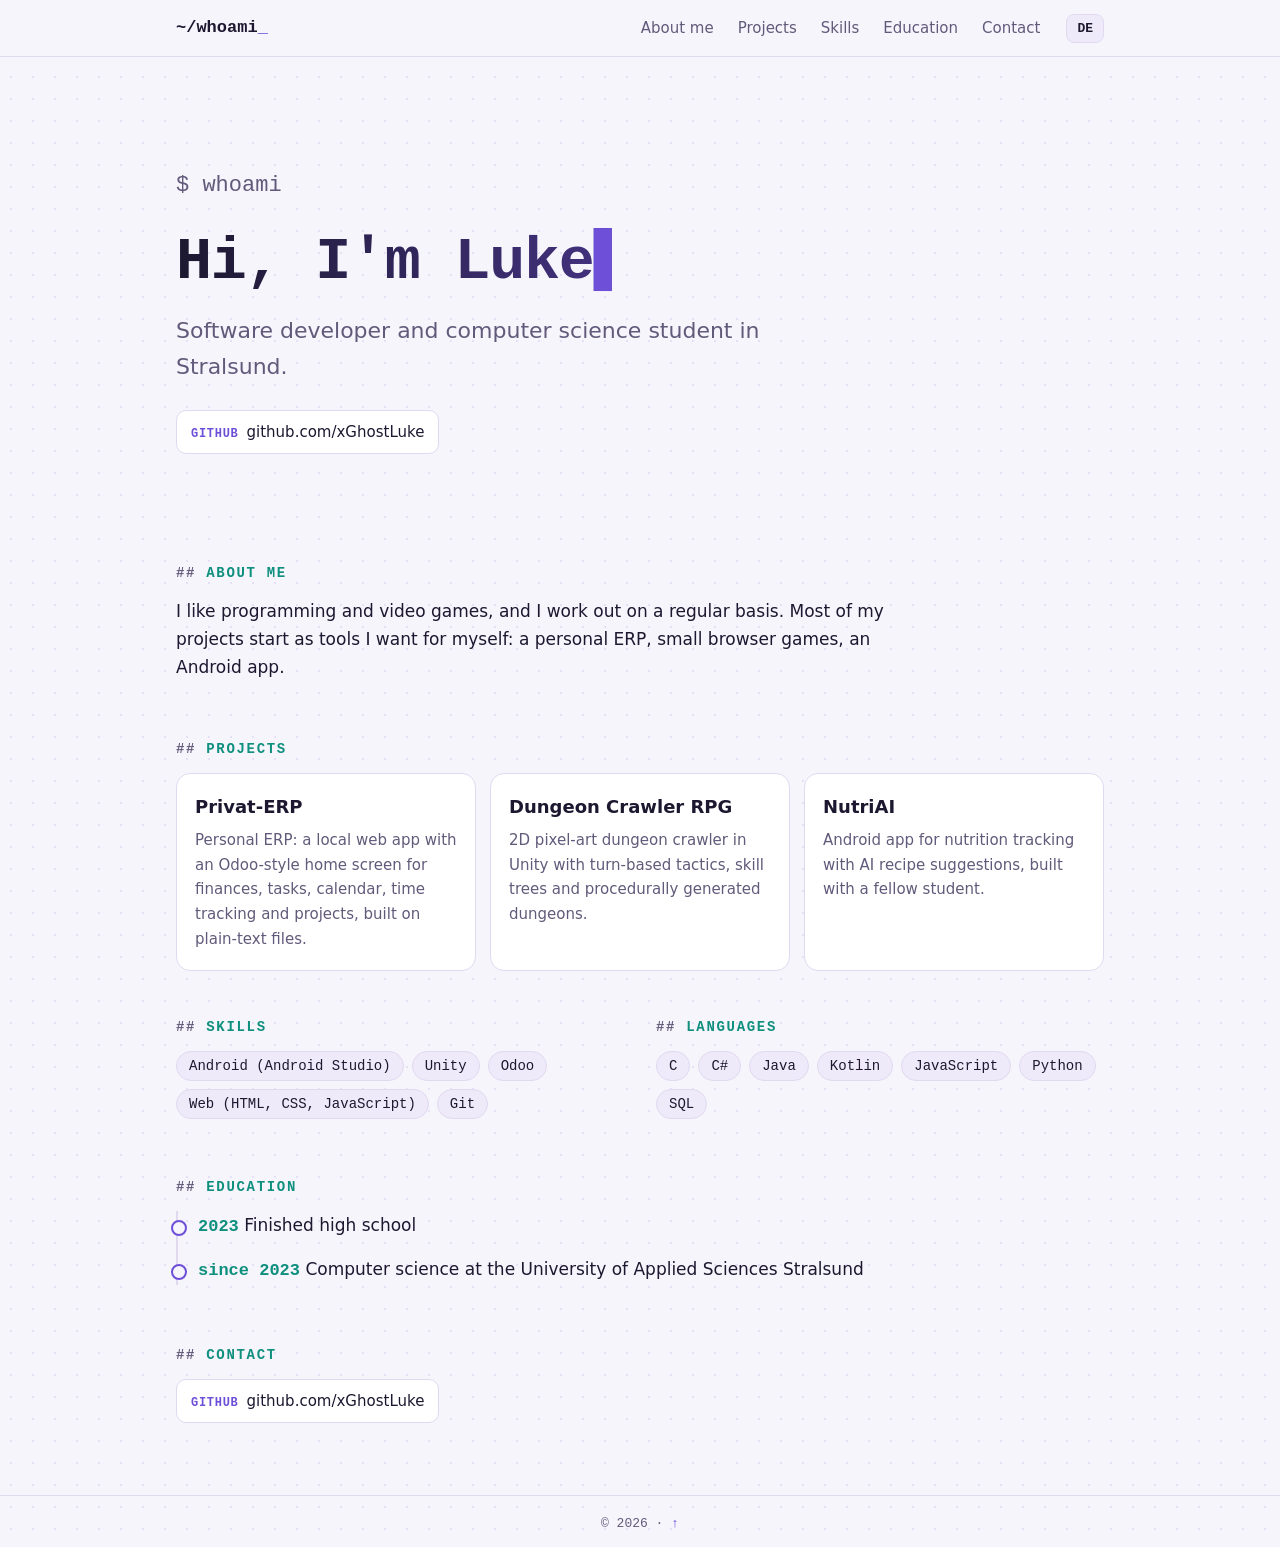
==== index.html @ 00a13514 "[IMP] whoami: Seite aus dem Privat-ERP neu gebaut Die App Website im Privat-ERP baut die Seite jetzt" ====
<!doctype html>
<!-- Gebaut vom Privat-ERP (App Website) aus der Vault-Notiz. Änderungen dort machen, nicht hier. -->
<html lang="en" data-lang="en">
<head>
<meta charset="utf-8">
<meta name="viewport" content="width=device-width, initial-scale=1">
<title>WhoAmI</title>
<meta name="description" content="Software developer and computer science student in Stralsund.">
<link rel="stylesheet" href="css/style.css">
<script src="js/script.js" defer></script>
</head>
<body>
<header class="top">
  <div class="bar">
    <a class="brand" href="#top">~/whoami</a>
    <nav class="wide" aria-label="Sections"><ul><li><a href="#about"><span class="l-en" lang="en">About me</span><span class="l-de" lang="de">Über mich</span></a></li>
<li><a href="#projects"><span class="l-en" lang="en">Projects</span><span class="l-de" lang="de">Projekte</span></a></li>
<li><a href="#skills">Skills</a></li>
<li><a href="#education"><span class="l-en" lang="en">Education</span><span class="l-de" lang="de">Ausbildung</span></a></li>
<li><a href="#contact"><span class="l-en" lang="en">Contact</span><span class="l-de" lang="de">Kontakt</span></a></li></ul></nav>
    <button type="button" class="lang" id="lang"  aria-label="Sprache wechseln / switch language"><span class="l-en">DE</span><span class="l-de">EN</span></button>
    <details class="narrow">
      <summary aria-label="Menu">☰</summary>
      <nav aria-label="Sections"><ul><li><a href="#about"><span class="l-en" lang="en">About me</span><span class="l-de" lang="de">Über mich</span></a></li>
<li><a href="#projects"><span class="l-en" lang="en">Projects</span><span class="l-de" lang="de">Projekte</span></a></li>
<li><a href="#skills">Skills</a></li>
<li><a href="#education"><span class="l-en" lang="en">Education</span><span class="l-de" lang="de">Ausbildung</span></a></li>
<li><a href="#contact"><span class="l-en" lang="en">Contact</span><span class="l-de" lang="de">Kontakt</span></a></li></ul></nav>
    </details>
  </div>
</header>

<main id="top">
  <section class="hero">
    <p class="prompt">$ whoami</p>
    <h1 id="headline" data-en="Hi, I&#x27;m Luke" data-de="Hi, ich bin Luke"><span class="l-en" lang="en">Hi, I&#x27;m Luke</span><span class="l-de" lang="de">Hi, ich bin Luke</span></h1>
    <p class="l-en" lang="en">Software developer and computer science student in Stralsund.</p><p class="l-de" lang="de">Softwareentwickler und Informatikstudent in Stralsund.</p>
    <div class="contacts"><a class="contact" href="https://github.com/xGhostLuke" rel="noopener"><span>GitHub</span>github.com/xGhostLuke</a></div>
  </section>
  <section id="about" class=""><h2><span class="l-en" lang="en">About me</span><span class="l-de" lang="de">Über mich</span></h2><div class="l-en" lang="en"><p>I like programming and video games, and I work out on a regular basis. Most of my projects start as tools I want for myself: a personal ERP, small browser games, an Android app.</p></div><div class="l-de" lang="de"><p>Ich programmiere gern, spiele Videospiele und mache regelmäßig Sport. Die meisten meiner Projekte beginnen als Werkzeug für mich selbst: ein persönliches ERP, kleine Browserspiele, eine Android-App.</p></div></section>
  <section id="projects"><h2><span class="l-en" lang="en">Projects</span><span class="l-de" lang="de">Projekte</span></h2><div class="projects"><article class="project"><h3>Privat-ERP</h3><p class="l-en" lang="en">Personal ERP: a local web app with an Odoo-style home screen for finances, tasks, calendar, time tracking and projects, built on plain-text files.</p><p class="l-de" lang="de">Persönliches ERP: lokale Web-App mit Startbildschirm wie in Odoo für Finanzen, Aufgaben, Kalender, Zeiterfassung und Projekte, auf Basis von Textdateien.</p></article><article class="project"><h3>Dungeon Crawler RPG</h3><p class="l-en" lang="en">2D pixel-art dungeon crawler in Unity with turn-based tactics, skill trees and procedurally generated dungeons.</p><p class="l-de" lang="de">2D-Pixel-Art-Dungeon-Crawler in Unity mit rundenbasierter Taktik, Skilltrees und prozedural erzeugten Dungeons.</p></article><article class="project"><h3>NutriAI</h3><p class="l-en" lang="en">Android app for nutrition tracking with AI recipe suggestions, built with a fellow student.</p><p class="l-de" lang="de">Android-App zur Ernährungsverfolgung mit KI-Rezeptvorschlägen, gemeinsam mit einem Kommilitonen.</p></article></div></section>
  <div id="skills" class="split"><section id="skills" class="chips"><h2>Skills</h2><div><ul><li>Android (Android Studio)</li><li>Unity</li><li>Odoo</li><li>Web (HTML, CSS, JavaScript)</li><li>Git</li></ul></div></section><section id="languages" class="chips"><h2><span class="l-en" lang="en">Languages</span><span class="l-de" lang="de">Sprachen</span></h2><div><ul><li>C</li><li>C#</li><li>Java</li><li>Kotlin</li><li>JavaScript</li><li>Python</li><li>SQL</li></ul></div></section></div>
  <section id="education" class="timeline"><h2><span class="l-en" lang="en">Education</span><span class="l-de" lang="de">Ausbildung</span></h2><div class="l-en" lang="en"><ul><li><strong>2023</strong> Finished high school</li><li><strong>since 2023</strong> Computer science at the University of Applied Sciences Stralsund</li></ul></div><div class="l-de" lang="de"><ul><li><strong>2023</strong> Abitur</li><li><strong>seit 2023</strong> Informatikstudium an der Hochschule Stralsund</li></ul></div></section>
  <section id="contact"><h2><span class="l-en" lang="en">Contact</span><span class="l-de" lang="de">Kontakt</span></h2><div class="contacts"><a class="contact" href="https://github.com/xGhostLuke" rel="noopener"><span>GitHub</span>github.com/xGhostLuke</a></div></section>
</main>

<footer>
  <p>© 2026 · <a href="#top">↑</a></p>
</footer>
</body>
</html>
---- css/style.css ----
/* WhoAmI: gebaut vom Privat-ERP (App Website). Ohne externe Schriften, damit keine Daten an Dritte gehen. */
:root {
  --bg: #0e0b18; --bg2: #161126; --card: #1b1530; --ink: #ece9f5; --muted: #a59fbd; --line: #2d2547;
  --accent: #a78bfa; --accent2: #5eead4; --dot: rgba(167, 139, 250, .14);
  --mono: ui-monospace, "Cascadia Code", "SF Mono", Menlo, Consolas, monospace;
  --sans: system-ui, -apple-system, "Segoe UI", Roboto, sans-serif;
  color-scheme: dark;
}
@media (prefers-color-scheme: light) {
  :root {
    --bg: #f7f5fc; --bg2: #efeaf9; --card: #fff; --ink: #1d1830; --muted: #625a7a; --line: #e0d9f0;
    --accent: #6d4fd8; --accent2: #0f8f7e; --dot: rgba(109, 79, 216, .12); color-scheme: light;
  }
}
* { box-sizing: border-box; }
[hidden] { display: none !important; }
html { scroll-behavior: smooth; scroll-padding-top: 72px; }
@media (prefers-reduced-motion: reduce) { html { scroll-behavior: auto; } }
body {
  margin: 0; color: var(--ink); font: 17px/1.65 var(--sans);
  background: radial-gradient(var(--dot) 1px, transparent 1px) 0 0 / 22px 22px, var(--bg);
}
a { color: var(--accent); text-underline-offset: 3px; }
a:hover { color: var(--accent2); }
code { font-family: var(--mono); font-size: .9em; }

/* Sprache: data-lang auf <html> blendet die andere aus; ohne JS bleibt Englisch */
[data-lang="en"] .l-de, [data-lang="de"] .l-en { display: none; }

/* Kopfleiste */
.top { position: sticky; top: 0; z-index: 10; background: color-mix(in srgb, var(--bg) 85%, transparent);
  backdrop-filter: blur(8px); border-bottom: 1px solid var(--line); }
.bar { max-width: 960px; margin: 0 auto; padding: 0 16px; height: 56px; display: flex; align-items: center; gap: 16px; }
.brand { font-family: var(--mono); font-weight: 700; color: var(--ink); text-decoration: none; margin-right: auto; }
.brand::after { content: "_"; color: var(--accent); animation: blink 1.1s steps(1) infinite; }
nav ul { list-style: none; margin: 0; padding: 0; display: flex; gap: 4px; }
nav a { display: block; padding: 6px 10px; border-radius: 8px; color: var(--muted); text-decoration: none; font-size: 15px; }
nav a:hover { color: var(--ink); background: var(--bg2); }
.lang { font: 600 13px var(--mono); color: var(--ink); background: var(--bg2); border: 1px solid var(--line);
  border-radius: 8px; padding: 6px 10px; cursor: pointer; }
.lang:hover { border-color: var(--accent); }
.narrow { display: none; position: relative; }
.narrow summary { list-style: none; cursor: pointer; font-size: 22px; padding: 4px 8px; border-radius: 8px; }
.narrow summary::-webkit-details-marker { display: none; }
.narrow[open] summary { background: var(--bg2); }
.narrow nav { position: absolute; right: 0; top: calc(100% + 8px); background: var(--card); border: 1px solid var(--line);
  border-radius: 12px; padding: 6px; min-width: 190px; box-shadow: 0 12px 30px rgba(0, 0, 0, .35); }
.narrow ul { flex-direction: column; }
.narrow a { padding: 10px 12px; font-size: 16px; }
@media (max-width: 720px) {
  .wide { display: none; }
  .narrow { display: block; }
}

/* Inhalt */
main { max-width: 960px; margin: 0 auto; padding: 0 16px 64px; }
section { padding: 40px 0 8px; }
h2 { font: 700 14px var(--mono); text-transform: uppercase; letter-spacing: .12em; color: var(--accent2); margin: 0 0 16px; }
h2::before { content: "## "; color: var(--muted); }
section p { margin: 0 0 12px; max-width: 68ch; }
section ul { margin: 0 0 12px; padding-left: 20px; }

.hero { padding: 72px 0 32px; min-height: 52vh; display: flex; flex-direction: column; justify-content: center; }
.prompt { font-family: var(--mono); color: var(--muted); margin: 0 0 8px; }
h1 { font: 700 clamp(32px, 7vw, 60px)/1.15 var(--mono); margin: 0 0 16px; letter-spacing: -.02em; min-height: 1.15em;
  background: linear-gradient(90deg, var(--ink), var(--accent)); -webkit-background-clip: text; background-clip: text; color: transparent; }
h1.typing::after { content: "▌"; color: var(--accent); -webkit-text-fill-color: var(--accent); animation: blink 1s steps(1) infinite; }
.hero > p, .hero > .l-en, .hero > .l-de { font-size: clamp(18px, 2.6vw, 22px); color: var(--muted); max-width: 46ch; margin: 0 0 24px; }
@keyframes blink { 50% { opacity: 0; } }

.contacts { display: flex; flex-wrap: wrap; gap: 10px; }
.contact { display: inline-flex; align-items: baseline; gap: 8px; padding: 9px 14px; border: 1px solid var(--line);
  border-radius: 10px; background: var(--card); color: var(--ink); text-decoration: none; font-size: 15px; }
.contact span { font: 600 12px var(--mono); color: var(--accent); text-transform: uppercase; letter-spacing: .06em; }
a.contact:hover { border-color: var(--accent); color: var(--ink); transform: translateY(-1px); }

.projects { display: grid; gap: 14px; grid-template-columns: repeat(auto-fill, minmax(min(100%, 260px), 1fr)); }
.project { background: var(--card); border: 1px solid var(--line); border-radius: 14px; padding: 18px; transition: border-color .15s, transform .15s; }
.project:hover { border-color: var(--accent); transform: translateY(-2px); }
.project h3 { margin: 0 0 6px; font-size: 18px; }
.project h3 a { color: var(--ink); text-decoration: none; }
.project h3 a::after { content: " ↗"; color: var(--accent); }
.project p { margin: 0; color: var(--muted); font-size: 15px; }

.split { display: grid; gap: 0 32px; grid-template-columns: repeat(auto-fit, minmax(min(100%, 300px), 1fr)); }
.chips ul { list-style: none; padding: 0; display: flex; flex-wrap: wrap; gap: 8px; }
.chips li { font: 14px var(--mono); padding: 6px 12px; border-radius: 999px; background: var(--bg2); border: 1px solid var(--line); }

.timeline ul { list-style: none; padding: 0 0 0 20px; border-left: 2px solid var(--line); }
.timeline li { position: relative; margin: 0 0 14px; }
.timeline li::before { content: ""; position: absolute; left: -27px; top: .55em; width: 12px; height: 12px; border-radius: 50%;
  background: var(--bg); border: 2px solid var(--accent); }
.timeline strong { color: var(--accent2); font-family: var(--mono); font-weight: 600; }

footer { border-top: 1px solid var(--line); text-align: center; color: var(--muted); font: 13px var(--mono); padding: 20px 16px; }
footer p { margin: 0; }
footer a { text-decoration: none; }
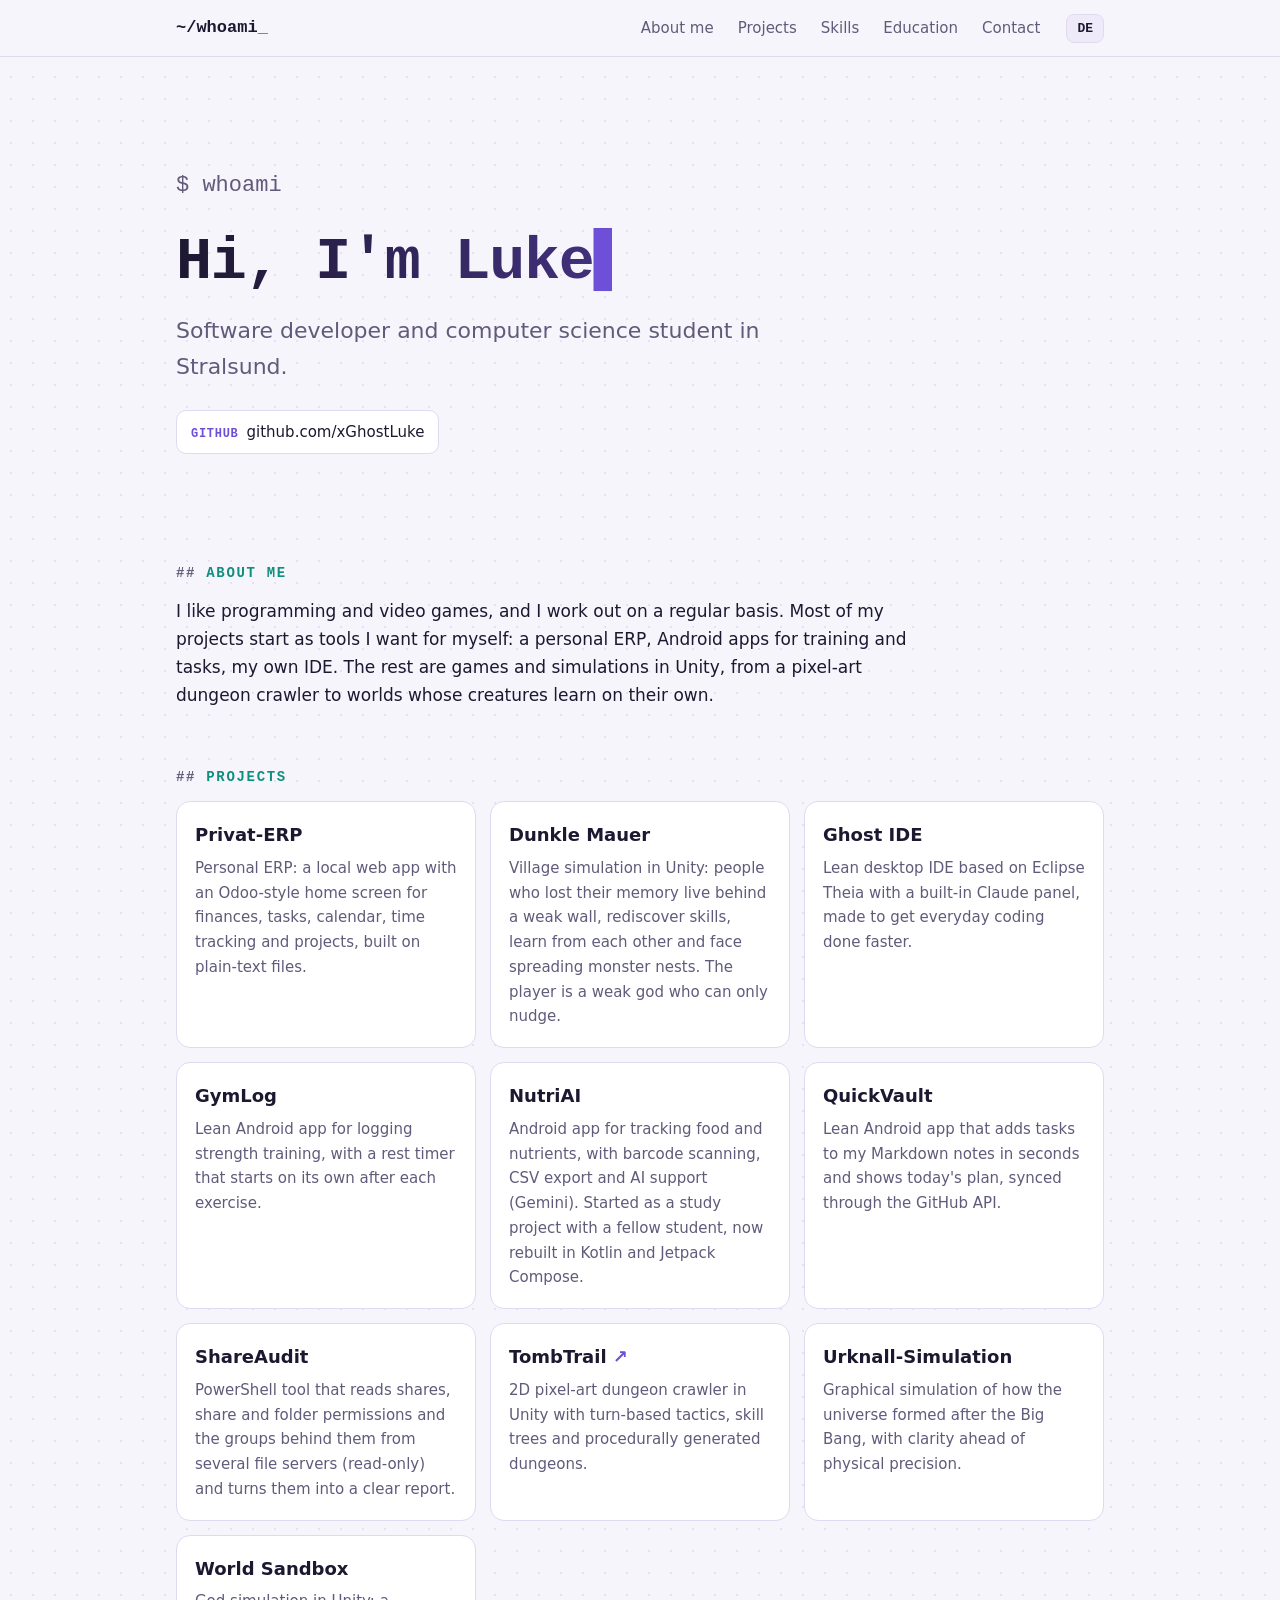
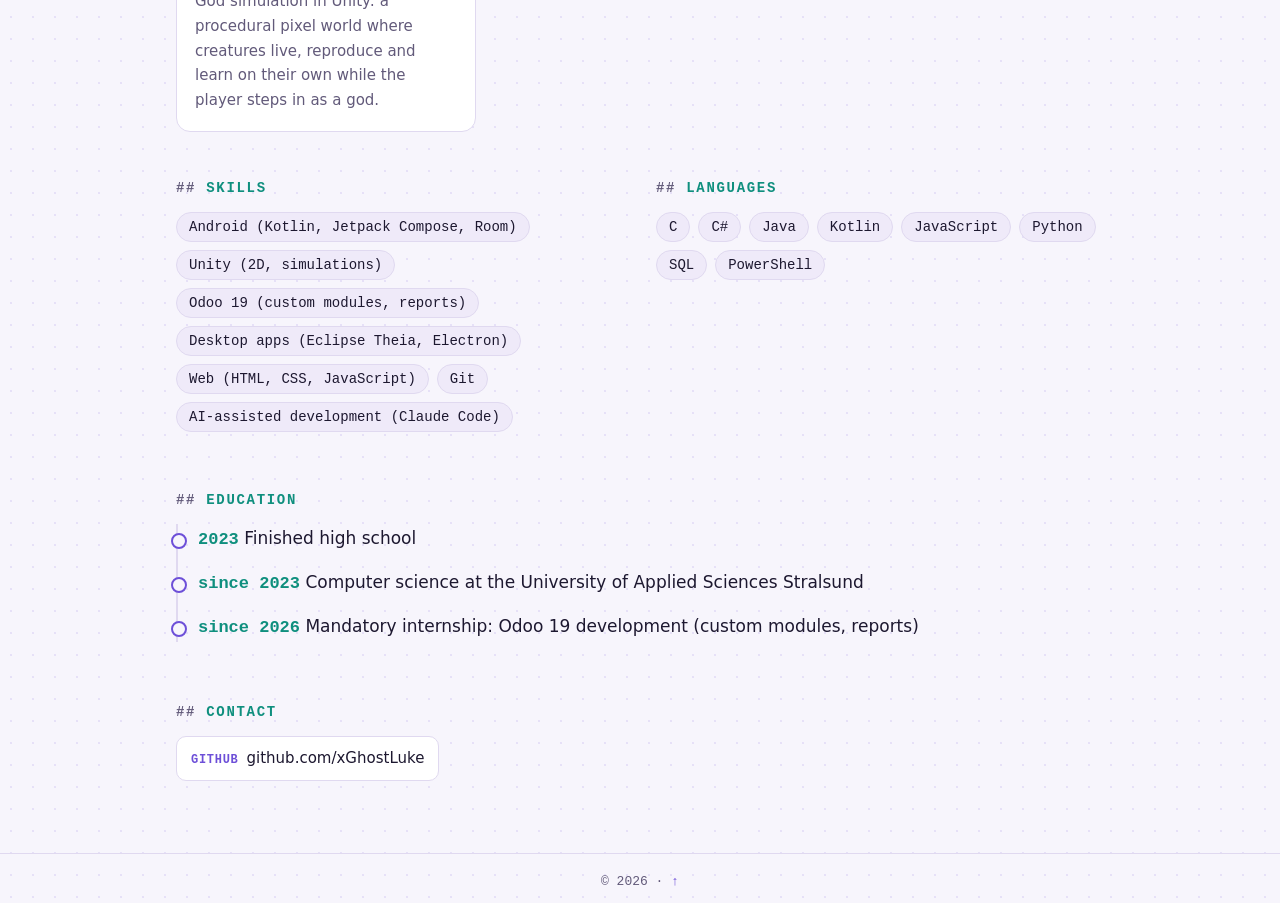
==== commit 21fbe10a: "[IMP] whoami: zehn Projekte und neue Texte Die Seite zeigte nur drei Projekte und veraltete Skills. " ====
--- a/index.html
+++ b/index.html
@@ -37,10 +37,10 @@
     <p class="l-en" lang="en">Software developer and computer science student in Stralsund.</p><p class="l-de" lang="de">Softwareentwickler und Informatikstudent in Stralsund.</p>
     <div class="contacts"><a class="contact" href="https://github.com/xGhostLuke" rel="noopener"><span>GitHub</span>github.com/xGhostLuke</a></div>
   </section>
-  <section id="about" class=""><h2><span class="l-en" lang="en">About me</span><span class="l-de" lang="de">Über mich</span></h2><div class="l-en" lang="en"><p>I like programming and video games, and I work out on a regular basis. Most of my projects start as tools I want for myself: a personal ERP, small browser games, an Android app.</p></div><div class="l-de" lang="de"><p>Ich programmiere gern, spiele Videospiele und mache regelmäßig Sport. Die meisten meiner Projekte beginnen als Werkzeug für mich selbst: ein persönliches ERP, kleine Browserspiele, eine Android-App.</p></div></section>
-  <section id="projects"><h2><span class="l-en" lang="en">Projects</span><span class="l-de" lang="de">Projekte</span></h2><div class="projects"><article class="project"><h3>Privat-ERP</h3><p class="l-en" lang="en">Personal ERP: a local web app with an Odoo-style home screen for finances, tasks, calendar, time tracking and projects, built on plain-text files.</p><p class="l-de" lang="de">Persönliches ERP: lokale Web-App mit Startbildschirm wie in Odoo für Finanzen, Aufgaben, Kalender, Zeiterfassung und Projekte, auf Basis von Textdateien.</p></article><article class="project"><h3>Dungeon Crawler RPG</h3><p class="l-en" lang="en">2D pixel-art dungeon crawler in Unity with turn-based tactics, skill trees and procedurally generated dungeons.</p><p class="l-de" lang="de">2D-Pixel-Art-Dungeon-Crawler in Unity mit rundenbasierter Taktik, Skilltrees und prozedural erzeugten Dungeons.</p></article><article class="project"><h3>NutriAI</h3><p class="l-en" lang="en">Android app for nutrition tracking with AI recipe suggestions, built with a fellow student.</p><p class="l-de" lang="de">Android-App zur Ernährungsverfolgung mit KI-Rezeptvorschlägen, gemeinsam mit einem Kommilitonen.</p></article></div></section>
-  <div id="skills" class="split"><section id="skills" class="chips"><h2>Skills</h2><div><ul><li>Android (Android Studio)</li><li>Unity</li><li>Odoo</li><li>Web (HTML, CSS, JavaScript)</li><li>Git</li></ul></div></section><section id="languages" class="chips"><h2><span class="l-en" lang="en">Languages</span><span class="l-de" lang="de">Sprachen</span></h2><div><ul><li>C</li><li>C#</li><li>Java</li><li>Kotlin</li><li>JavaScript</li><li>Python</li><li>SQL</li></ul></div></section></div>
-  <section id="education" class="timeline"><h2><span class="l-en" lang="en">Education</span><span class="l-de" lang="de">Ausbildung</span></h2><div class="l-en" lang="en"><ul><li><strong>2023</strong> Finished high school</li><li><strong>since 2023</strong> Computer science at the University of Applied Sciences Stralsund</li></ul></div><div class="l-de" lang="de"><ul><li><strong>2023</strong> Abitur</li><li><strong>seit 2023</strong> Informatikstudium an der Hochschule Stralsund</li></ul></div></section>
+  <section id="about" class=""><h2><span class="l-en" lang="en">About me</span><span class="l-de" lang="de">Über mich</span></h2><div class="l-en" lang="en"><p>I like programming and video games, and I work out on a regular basis. Most of my projects start as tools I want for myself: a personal ERP, Android apps for training and tasks, my own IDE. The rest are games and simulations in Unity, from a pixel-art dungeon crawler to worlds whose creatures learn on their own.</p></div><div class="l-de" lang="de"><p>Ich programmiere gern, spiele Videospiele und mache regelmäßig Sport. Die meisten meiner Projekte beginnen als Werkzeug für mich selbst: ein persönliches ERP, Android-Apps für Training und Aufgaben, eine eigene IDE. Der Rest sind Spiele und Simulationen in Unity, vom Pixel-Art-Dungeon-Crawler bis zu Welten, deren Kreaturen selbst lernen.</p></div></section>
+  <section id="projects"><h2><span class="l-en" lang="en">Projects</span><span class="l-de" lang="de">Projekte</span></h2><div class="projects"><article class="project"><h3>Privat-ERP</h3><p class="l-en" lang="en">Personal ERP: a local web app with an Odoo-style home screen for finances, tasks, calendar, time tracking and projects, built on plain-text files.</p><p class="l-de" lang="de">Persönliches ERP: lokale Web-App mit Startbildschirm wie in Odoo für Finanzen, Aufgaben, Kalender, Zeiterfassung und Projekte, auf Basis von Textdateien.</p></article><article class="project"><h3>Dunkle Mauer</h3><p class="l-en" lang="en">Village simulation in Unity: people who lost their memory live behind a weak wall, rediscover skills, learn from each other and face spreading monster nests. The player is a weak god who can only nudge.</p><p class="l-de" lang="de">Dorf-Simulation in Unity: Menschen ohne Gedächtnis leben hinter einer schwachen Mauer, entdecken Fähigkeiten neu, lernen voneinander und stellen sich wachsenden Monsternestern. Der Spieler ist ein schwacher Gott, der nur anstupst.</p></article><article class="project"><h3>Ghost IDE</h3><p class="l-en" lang="en">Lean desktop IDE based on Eclipse Theia with a built-in Claude panel, made to get everyday coding done faster.</p><p class="l-de" lang="de">Schlanke Desktop-IDE auf Basis von Eclipse Theia mit eingebautem Claude-Panel, gebaut für schnelleres Arbeiten im Alltag.</p></article><article class="project"><h3>GymLog</h3><p class="l-en" lang="en">Lean Android app for logging strength training, with a rest timer that starts on its own after each exercise.</p><p class="l-de" lang="de">Schlanke Android-App zum Mitschreiben von Krafttraining, mit Pausentimer, der nach jeder Übung von selbst startet.</p></article><article class="project"><h3>NutriAI</h3><p class="l-en" lang="en">Android app for tracking food and nutrients, with barcode scanning, CSV export and AI support (Gemini). Started as a study project with a fellow student, now rebuilt in Kotlin and Jetpack Compose.</p><p class="l-de" lang="de">Android-App zum Erfassen von Essen und Nährwerten, mit Barcode-Scan, CSV-Export und KI-Unterstützung (Gemini). Begonnen als Studienprojekt mit einem Kommilitonen, inzwischen neu gebaut in Kotlin und Jetpack Compose.</p></article><article class="project"><h3>QuickVault</h3><p class="l-en" lang="en">Lean Android app that adds tasks to my Markdown notes in seconds and shows today&#x27;s plan, synced through the GitHub API.</p><p class="l-de" lang="de">Schlanke Android-App, die Aufgaben in Sekunden in meine Markdown-Notizen schreibt und den Tagesplan zeigt, Sync über die GitHub-API.</p></article><article class="project"><h3>ShareAudit</h3><p class="l-en" lang="en">PowerShell tool that reads shares, share and folder permissions and the groups behind them from several file servers (read-only) and turns them into a clear report.</p><p class="l-de" lang="de">PowerShell-Werkzeug, das Freigaben, Freigabe- und Ordnerrechte samt berechtigten Gruppen von mehreren Dateiservern nur lesend ausliest und daraus einen übersichtlichen Bericht baut.</p></article><article class="project"><h3><a href="https://github.com/xGhostLuke/TombTrail" rel="noopener">TombTrail</a></h3><p class="l-en" lang="en">2D pixel-art dungeon crawler in Unity with turn-based tactics, skill trees and procedurally generated dungeons.</p><p class="l-de" lang="de">2D-Pixel-Art-Dungeon-Crawler in Unity mit rundenbasierter Taktik, Skilltrees und prozedural erzeugten Dungeons.</p></article><article class="project"><h3>Urknall-Simulation</h3><p class="l-en" lang="en">Graphical simulation of how the universe formed after the Big Bang, with clarity ahead of physical precision.</p><p class="l-de" lang="de">Grafische Simulation, wie aus dem Urknall das Universum entstand, Anschaulichkeit vor physikalischer Exaktheit.</p></article><article class="project"><h3>World Sandbox</h3><p class="l-en" lang="en">God simulation in Unity: a procedural pixel world where creatures live, reproduce and learn on their own while the player steps in as a god.</p><p class="l-de" lang="de">God-Simulation in Unity: eine prozedurale Pixel-Welt, in der Kreaturen selbstständig leben, sich vermehren und lernen, während der Spieler als Gott eingreift.</p></article></div></section>
+  <div id="skills" class="split"><section id="skills" class="chips"><h2>Skills</h2><div><ul><li>Android (Kotlin, Jetpack Compose, Room)</li><li>Unity (2D, simulations)</li><li>Odoo 19 (custom modules, reports)</li><li>Desktop apps (Eclipse Theia, Electron)</li><li>Web (HTML, CSS, JavaScript)</li><li>Git</li><li>AI-assisted development (Claude Code)</li></ul></div></section><section id="languages" class="chips"><h2><span class="l-en" lang="en">Languages</span><span class="l-de" lang="de">Sprachen</span></h2><div><ul><li>C</li><li>C#</li><li>Java</li><li>Kotlin</li><li>JavaScript</li><li>Python</li><li>SQL</li><li>PowerShell</li></ul></div></section></div>
+  <section id="education" class="timeline"><h2><span class="l-en" lang="en">Education</span><span class="l-de" lang="de">Ausbildung</span></h2><div class="l-en" lang="en"><ul><li><strong>2023</strong> Finished high school</li><li><strong>since 2023</strong> Computer science at the University of Applied Sciences Stralsund</li><li><strong>since 2026</strong> Mandatory internship: Odoo 19 development (custom modules, reports)</li></ul></div><div class="l-de" lang="de"><ul><li><strong>2023</strong> Abitur</li><li><strong>seit 2023</strong> Informatikstudium an der Hochschule Stralsund</li><li><strong>seit 2026</strong> Pflichtpraktikum: Odoo-19-Entwicklung (eigene Module, Berichte)</li></ul></div></section>
   <section id="contact"><h2><span class="l-en" lang="en">Contact</span><span class="l-de" lang="de">Kontakt</span></h2><div class="contacts"><a class="contact" href="https://github.com/xGhostLuke" rel="noopener"><span>GitHub</span>github.com/xGhostLuke</a></div></section>
 </main>
 
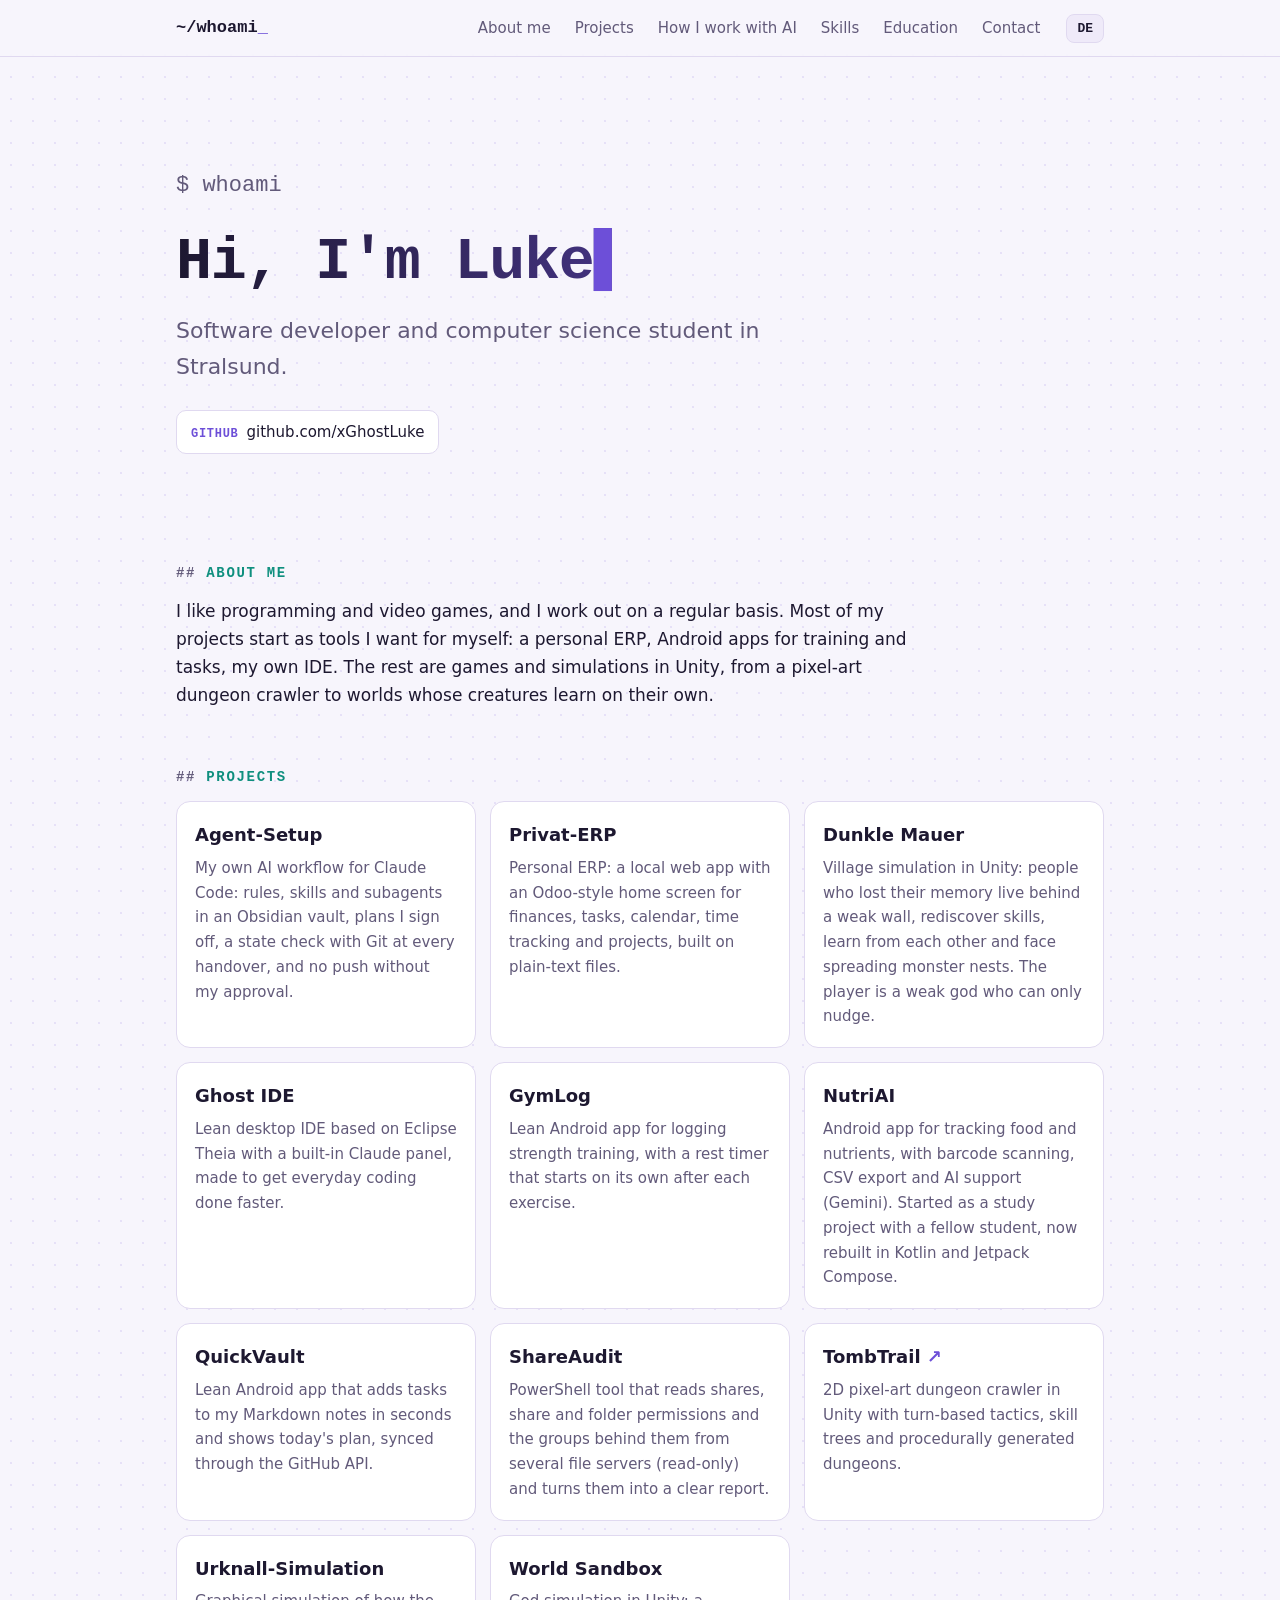
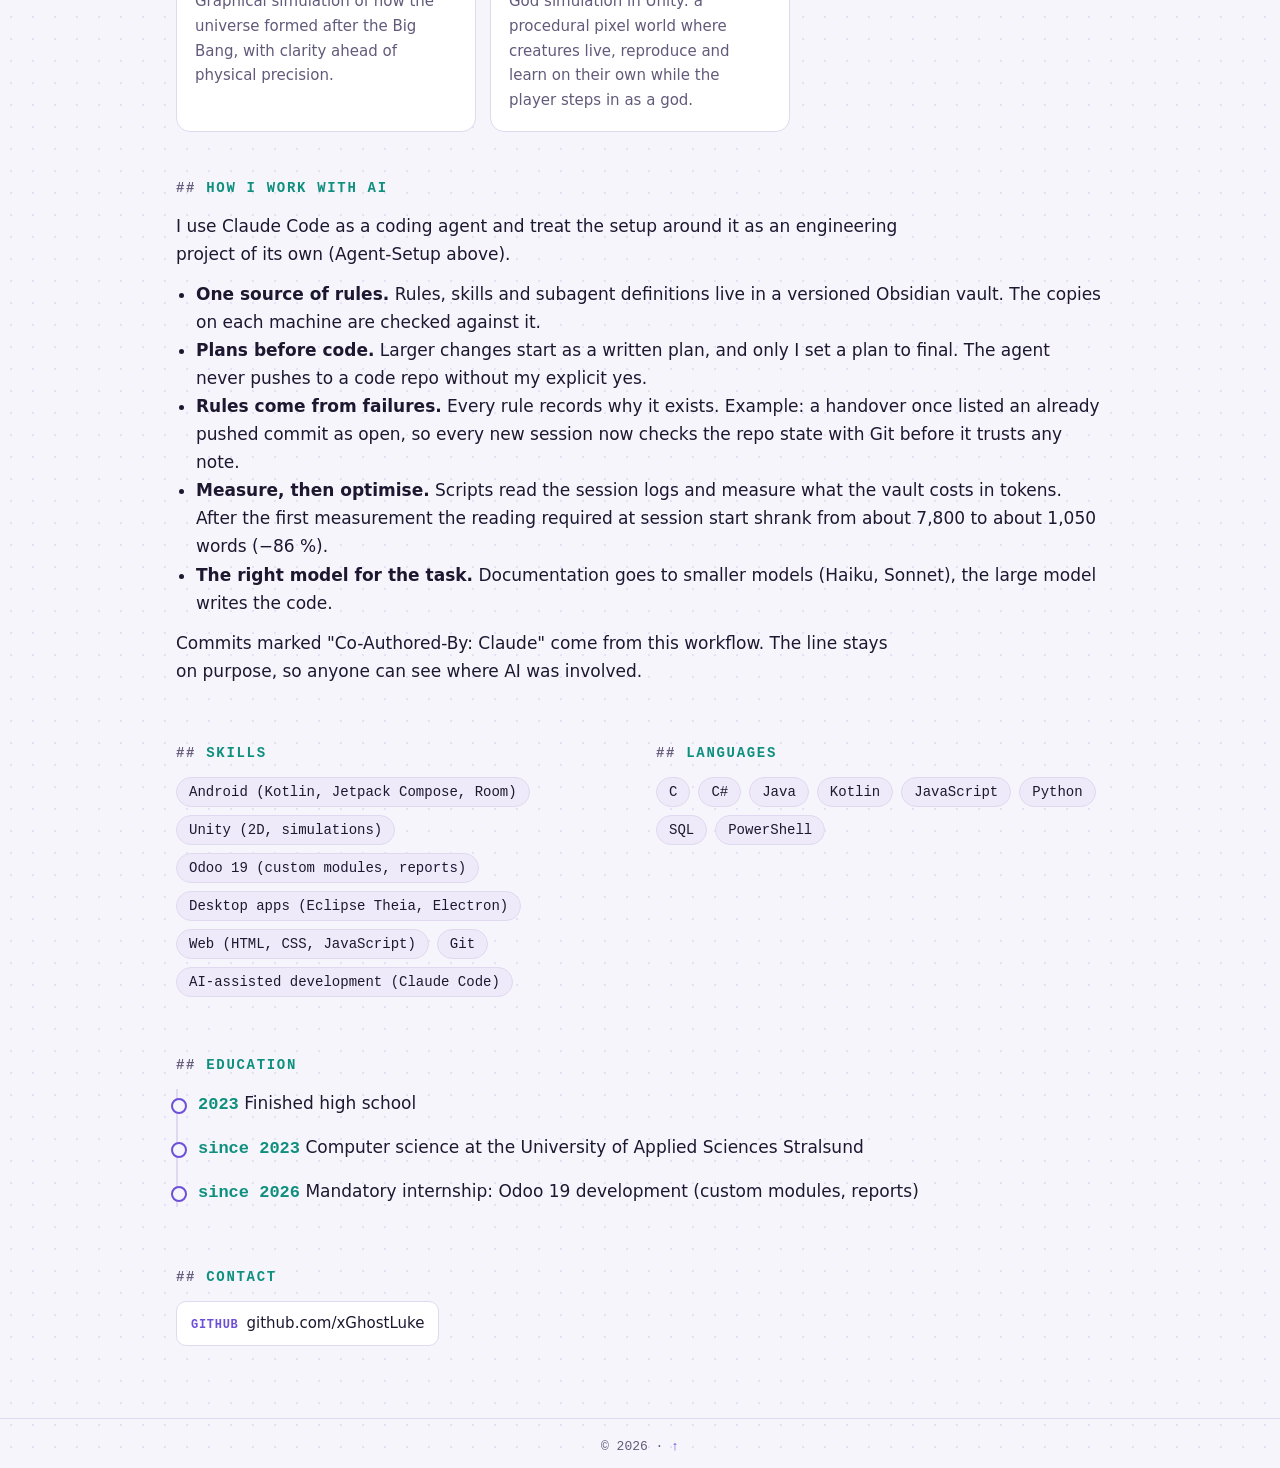
==== commit 7198c184: "[IMP] whoami: Abschnitt Arbeiten mit KI Die Seite erklärt jetzt, wie Luke mit Claude Code arbeitet u" ====
--- a/index.html
+++ b/index.html
@@ -15,6 +15,7 @@
     <a class="brand" href="#top">~/whoami</a>
     <nav class="wide" aria-label="Sections"><ul><li><a href="#about"><span class="l-en" lang="en">About me</span><span class="l-de" lang="de">Über mich</span></a></li>
 <li><a href="#projects"><span class="l-en" lang="en">Projects</span><span class="l-de" lang="de">Projekte</span></a></li>
+<li><a href="#ai"><span class="l-en" lang="en">How I work with AI</span><span class="l-de" lang="de">Wie ich mit KI arbeite</span></a></li>
 <li><a href="#skills">Skills</a></li>
 <li><a href="#education"><span class="l-en" lang="en">Education</span><span class="l-de" lang="de">Ausbildung</span></a></li>
 <li><a href="#contact"><span class="l-en" lang="en">Contact</span><span class="l-de" lang="de">Kontakt</span></a></li></ul></nav>
@@ -23,6 +24,7 @@
       <summary aria-label="Menu">☰</summary>
       <nav aria-label="Sections"><ul><li><a href="#about"><span class="l-en" lang="en">About me</span><span class="l-de" lang="de">Über mich</span></a></li>
 <li><a href="#projects"><span class="l-en" lang="en">Projects</span><span class="l-de" lang="de">Projekte</span></a></li>
+<li><a href="#ai"><span class="l-en" lang="en">How I work with AI</span><span class="l-de" lang="de">Wie ich mit KI arbeite</span></a></li>
 <li><a href="#skills">Skills</a></li>
 <li><a href="#education"><span class="l-en" lang="en">Education</span><span class="l-de" lang="de">Ausbildung</span></a></li>
 <li><a href="#contact"><span class="l-en" lang="en">Contact</span><span class="l-de" lang="de">Kontakt</span></a></li></ul></nav>
@@ -38,7 +40,12 @@
     <div class="contacts"><a class="contact" href="https://github.com/xGhostLuke" rel="noopener"><span>GitHub</span>github.com/xGhostLuke</a></div>
   </section>
   <section id="about" class=""><h2><span class="l-en" lang="en">About me</span><span class="l-de" lang="de">Über mich</span></h2><div class="l-en" lang="en"><p>I like programming and video games, and I work out on a regular basis. Most of my projects start as tools I want for myself: a personal ERP, Android apps for training and tasks, my own IDE. The rest are games and simulations in Unity, from a pixel-art dungeon crawler to worlds whose creatures learn on their own.</p></div><div class="l-de" lang="de"><p>Ich programmiere gern, spiele Videospiele und mache regelmäßig Sport. Die meisten meiner Projekte beginnen als Werkzeug für mich selbst: ein persönliches ERP, Android-Apps für Training und Aufgaben, eine eigene IDE. Der Rest sind Spiele und Simulationen in Unity, vom Pixel-Art-Dungeon-Crawler bis zu Welten, deren Kreaturen selbst lernen.</p></div></section>
-  <section id="projects"><h2><span class="l-en" lang="en">Projects</span><span class="l-de" lang="de">Projekte</span></h2><div class="projects"><article class="project"><h3>Privat-ERP</h3><p class="l-en" lang="en">Personal ERP: a local web app with an Odoo-style home screen for finances, tasks, calendar, time tracking and projects, built on plain-text files.</p><p class="l-de" lang="de">Persönliches ERP: lokale Web-App mit Startbildschirm wie in Odoo für Finanzen, Aufgaben, Kalender, Zeiterfassung und Projekte, auf Basis von Textdateien.</p></article><article class="project"><h3>Dunkle Mauer</h3><p class="l-en" lang="en">Village simulation in Unity: people who lost their memory live behind a weak wall, rediscover skills, learn from each other and face spreading monster nests. The player is a weak god who can only nudge.</p><p class="l-de" lang="de">Dorf-Simulation in Unity: Menschen ohne Gedächtnis leben hinter einer schwachen Mauer, entdecken Fähigkeiten neu, lernen voneinander und stellen sich wachsenden Monsternestern. Der Spieler ist ein schwacher Gott, der nur anstupst.</p></article><article class="project"><h3>Ghost IDE</h3><p class="l-en" lang="en">Lean desktop IDE based on Eclipse Theia with a built-in Claude panel, made to get everyday coding done faster.</p><p class="l-de" lang="de">Schlanke Desktop-IDE auf Basis von Eclipse Theia mit eingebautem Claude-Panel, gebaut für schnelleres Arbeiten im Alltag.</p></article><article class="project"><h3>GymLog</h3><p class="l-en" lang="en">Lean Android app for logging strength training, with a rest timer that starts on its own after each exercise.</p><p class="l-de" lang="de">Schlanke Android-App zum Mitschreiben von Krafttraining, mit Pausentimer, der nach jeder Übung von selbst startet.</p></article><article class="project"><h3>NutriAI</h3><p class="l-en" lang="en">Android app for tracking food and nutrients, with barcode scanning, CSV export and AI support (Gemini). Started as a study project with a fellow student, now rebuilt in Kotlin and Jetpack Compose.</p><p class="l-de" lang="de">Android-App zum Erfassen von Essen und Nährwerten, mit Barcode-Scan, CSV-Export und KI-Unterstützung (Gemini). Begonnen als Studienprojekt mit einem Kommilitonen, inzwischen neu gebaut in Kotlin und Jetpack Compose.</p></article><article class="project"><h3>QuickVault</h3><p class="l-en" lang="en">Lean Android app that adds tasks to my Markdown notes in seconds and shows today&#x27;s plan, synced through the GitHub API.</p><p class="l-de" lang="de">Schlanke Android-App, die Aufgaben in Sekunden in meine Markdown-Notizen schreibt und den Tagesplan zeigt, Sync über die GitHub-API.</p></article><article class="project"><h3>ShareAudit</h3><p class="l-en" lang="en">PowerShell tool that reads shares, share and folder permissions and the groups behind them from several file servers (read-only) and turns them into a clear report.</p><p class="l-de" lang="de">PowerShell-Werkzeug, das Freigaben, Freigabe- und Ordnerrechte samt berechtigten Gruppen von mehreren Dateiservern nur lesend ausliest und daraus einen übersichtlichen Bericht baut.</p></article><article class="project"><h3><a href="https://github.com/xGhostLuke/TombTrail" rel="noopener">TombTrail</a></h3><p class="l-en" lang="en">2D pixel-art dungeon crawler in Unity with turn-based tactics, skill trees and procedurally generated dungeons.</p><p class="l-de" lang="de">2D-Pixel-Art-Dungeon-Crawler in Unity mit rundenbasierter Taktik, Skilltrees und prozedural erzeugten Dungeons.</p></article><article class="project"><h3>Urknall-Simulation</h3><p class="l-en" lang="en">Graphical simulation of how the universe formed after the Big Bang, with clarity ahead of physical precision.</p><p class="l-de" lang="de">Grafische Simulation, wie aus dem Urknall das Universum entstand, Anschaulichkeit vor physikalischer Exaktheit.</p></article><article class="project"><h3>World Sandbox</h3><p class="l-en" lang="en">God simulation in Unity: a procedural pixel world where creatures live, reproduce and learn on their own while the player steps in as a god.</p><p class="l-de" lang="de">God-Simulation in Unity: eine prozedurale Pixel-Welt, in der Kreaturen selbstständig leben, sich vermehren und lernen, während der Spieler als Gott eingreift.</p></article></div></section>
+  <section id="projects"><h2><span class="l-en" lang="en">Projects</span><span class="l-de" lang="de">Projekte</span></h2><div class="projects"><article class="project"><h3>Agent-Setup</h3><p class="l-en" lang="en">My own AI workflow for Claude Code: rules, skills and subagents in an Obsidian vault, plans I sign off, a state check with Git at every handover, and no push without my approval.</p><p class="l-de" lang="de">Eigener KI-Workflow für Claude Code: Regeln, Skills und Subagenten in einem Obsidian-Vault, Pläne, die ich freigebe, eine Zustandsprüfung per Git bei jeder Übergabe und Push nur nach meinem Ja.</p></article><article class="project"><h3>Privat-ERP</h3><p class="l-en" lang="en">Personal ERP: a local web app with an Odoo-style home screen for finances, tasks, calendar, time tracking and projects, built on plain-text files.</p><p class="l-de" lang="de">Persönliches ERP: lokale Web-App mit Startbildschirm wie in Odoo für Finanzen, Aufgaben, Kalender, Zeiterfassung und Projekte, auf Basis von Textdateien.</p></article><article class="project"><h3>Dunkle Mauer</h3><p class="l-en" lang="en">Village simulation in Unity: people who lost their memory live behind a weak wall, rediscover skills, learn from each other and face spreading monster nests. The player is a weak god who can only nudge.</p><p class="l-de" lang="de">Dorf-Simulation in Unity: Menschen ohne Gedächtnis leben hinter einer schwachen Mauer, entdecken Fähigkeiten neu, lernen voneinander und stellen sich wachsenden Monsternestern. Der Spieler ist ein schwacher Gott, der nur anstupst.</p></article><article class="project"><h3>Ghost IDE</h3><p class="l-en" lang="en">Lean desktop IDE based on Eclipse Theia with a built-in Claude panel, made to get everyday coding done faster.</p><p class="l-de" lang="de">Schlanke Desktop-IDE auf Basis von Eclipse Theia mit eingebautem Claude-Panel, gebaut für schnelleres Arbeiten im Alltag.</p></article><article class="project"><h3>GymLog</h3><p class="l-en" lang="en">Lean Android app for logging strength training, with a rest timer that starts on its own after each exercise.</p><p class="l-de" lang="de">Schlanke Android-App zum Mitschreiben von Krafttraining, mit Pausentimer, der nach jeder Übung von selbst startet.</p></article><article class="project"><h3>NutriAI</h3><p class="l-en" lang="en">Android app for tracking food and nutrients, with barcode scanning, CSV export and AI support (Gemini). Started as a study project with a fellow student, now rebuilt in Kotlin and Jetpack Compose.</p><p class="l-de" lang="de">Android-App zum Erfassen von Essen und Nährwerten, mit Barcode-Scan, CSV-Export und KI-Unterstützung (Gemini). Begonnen als Studienprojekt mit einem Kommilitonen, inzwischen neu gebaut in Kotlin und Jetpack Compose.</p></article><article class="project"><h3>QuickVault</h3><p class="l-en" lang="en">Lean Android app that adds tasks to my Markdown notes in seconds and shows today&#x27;s plan, synced through the GitHub API.</p><p class="l-de" lang="de">Schlanke Android-App, die Aufgaben in Sekunden in meine Markdown-Notizen schreibt und den Tagesplan zeigt, Sync über die GitHub-API.</p></article><article class="project"><h3>ShareAudit</h3><p class="l-en" lang="en">PowerShell tool that reads shares, share and folder permissions and the groups behind them from several file servers (read-only) and turns them into a clear report.</p><p class="l-de" lang="de">PowerShell-Werkzeug, das Freigaben, Freigabe- und Ordnerrechte samt berechtigten Gruppen von mehreren Dateiservern nur lesend ausliest und daraus einen übersichtlichen Bericht baut.</p></article><article class="project"><h3><a href="https://github.com/xGhostLuke/TombTrail" rel="noopener">TombTrail</a></h3><p class="l-en" lang="en">2D pixel-art dungeon crawler in Unity with turn-based tactics, skill trees and procedurally generated dungeons.</p><p class="l-de" lang="de">2D-Pixel-Art-Dungeon-Crawler in Unity mit rundenbasierter Taktik, Skilltrees und prozedural erzeugten Dungeons.</p></article><article class="project"><h3>Urknall-Simulation</h3><p class="l-en" lang="en">Graphical simulation of how the universe formed after the Big Bang, with clarity ahead of physical precision.</p><p class="l-de" lang="de">Grafische Simulation, wie aus dem Urknall das Universum entstand, Anschaulichkeit vor physikalischer Exaktheit.</p></article><article class="project"><h3>World Sandbox</h3><p class="l-en" lang="en">God simulation in Unity: a procedural pixel world where creatures live, reproduce and learn on their own while the player steps in as a god.</p><p class="l-de" lang="de">God-Simulation in Unity: eine prozedurale Pixel-Welt, in der Kreaturen selbstständig leben, sich vermehren und lernen, während der Spieler als Gott eingreift.</p></article></div></section>
+  <section id="ai" class=""><h2><span class="l-en" lang="en">How I work with AI</span><span class="l-de" lang="de">Wie ich mit KI arbeite</span></h2><div class="l-en" lang="en"><p>I use Claude Code as a coding agent and treat the setup around it as an engineering project of its own (Agent-Setup above).</p>
+<ul><li><strong>One source of rules.</strong> Rules, skills and subagent definitions live in a versioned Obsidian vault. The copies on each machine are checked against it.</li><li><strong>Plans before code.</strong> Larger changes start as a written plan, and only I set a plan to final. The agent never pushes to a code repo without my explicit yes.</li><li><strong>Rules come from failures.</strong> Every rule records why it exists. Example: a handover once listed an already pushed commit as open, so every new session now checks the repo state with Git before it trusts any note.</li><li><strong>Measure, then optimise.</strong> Scripts read the session logs and measure what the vault costs in tokens. After the first measurement the reading required at session start shrank from about 7,800 to about 1,050 words (−86 %).</li><li><strong>The right model for the task.</strong> Documentation goes to smaller models (Haiku, Sonnet), the large model writes the code.</li></ul>
+<p>Commits marked &quot;Co-Authored-By: Claude&quot; come from this workflow. The line stays on purpose, so anyone can see where AI was involved.</p></div><div class="l-de" lang="de"><p>Ich nutze Claude Code als Coding-Agenten und behandle das Setup drumherum als eigenes Engineering-Projekt (Agent-Setup oben).</p>
+<ul><li><strong>Eine Quelle für die Regeln.</strong> Regeln, Skills und Subagenten liegen versioniert in einem Obsidian-Vault. Die Kopien auf jedem Rechner werden dagegen geprüft.</li><li><strong>Erst der Plan, dann der Code.</strong> Größere Änderungen beginnen als schriftlicher Plan, festlegen kann ihn nur ich. Der Agent pusht nie ohne mein ausdrückliches Ja in ein Code-Repo.</li><li><strong>Regeln entstehen aus Fehlern.</strong> Jede Regel hält fest, warum es sie gibt. Beispiel: Eine Übergabe führte einmal einen längst gepushten Commit als offen. Seitdem prüft jede neue Sitzung den Stand der Repos per Git, bevor sie einer Notiz glaubt.</li><li><strong>Erst messen, dann optimieren.</strong> Skripte werten die Sitzungsprotokolle aus und messen, was der Vault an Tokens kostet. Nach der ersten Messung schrumpfte die Pflichtlektüre beim Sitzungsstart von etwa 7.800 auf etwa 1.050 Wörter (−86 %).</li><li><strong>Das passende Modell je Aufgabe.</strong> Doku übernehmen kleinere Modelle (Haiku, Sonnet), den Code schreibt das große Modell.</li></ul>
+<p>Commits mit „Co-Authored-By: Claude“ entstehen in diesem Workflow. Die Zeile bleibt mit Absicht stehen, damit man sieht, wo KI beteiligt war.</p></div></section>
   <div id="skills" class="split"><section id="skills" class="chips"><h2>Skills</h2><div><ul><li>Android (Kotlin, Jetpack Compose, Room)</li><li>Unity (2D, simulations)</li><li>Odoo 19 (custom modules, reports)</li><li>Desktop apps (Eclipse Theia, Electron)</li><li>Web (HTML, CSS, JavaScript)</li><li>Git</li><li>AI-assisted development (Claude Code)</li></ul></div></section><section id="languages" class="chips"><h2><span class="l-en" lang="en">Languages</span><span class="l-de" lang="de">Sprachen</span></h2><div><ul><li>C</li><li>C#</li><li>Java</li><li>Kotlin</li><li>JavaScript</li><li>Python</li><li>SQL</li><li>PowerShell</li></ul></div></section></div>
   <section id="education" class="timeline"><h2><span class="l-en" lang="en">Education</span><span class="l-de" lang="de">Ausbildung</span></h2><div class="l-en" lang="en"><ul><li><strong>2023</strong> Finished high school</li><li><strong>since 2023</strong> Computer science at the University of Applied Sciences Stralsund</li><li><strong>since 2026</strong> Mandatory internship: Odoo 19 development (custom modules, reports)</li></ul></div><div class="l-de" lang="de"><ul><li><strong>2023</strong> Abitur</li><li><strong>seit 2023</strong> Informatikstudium an der Hochschule Stralsund</li><li><strong>seit 2026</strong> Pflichtpraktikum: Odoo-19-Entwicklung (eigene Module, Berichte)</li></ul></div></section>
   <section id="contact"><h2><span class="l-en" lang="en">Contact</span><span class="l-de" lang="de">Kontakt</span></h2><div class="contacts"><a class="contact" href="https://github.com/xGhostLuke" rel="noopener"><span>GitHub</span>github.com/xGhostLuke</a></div></section>
